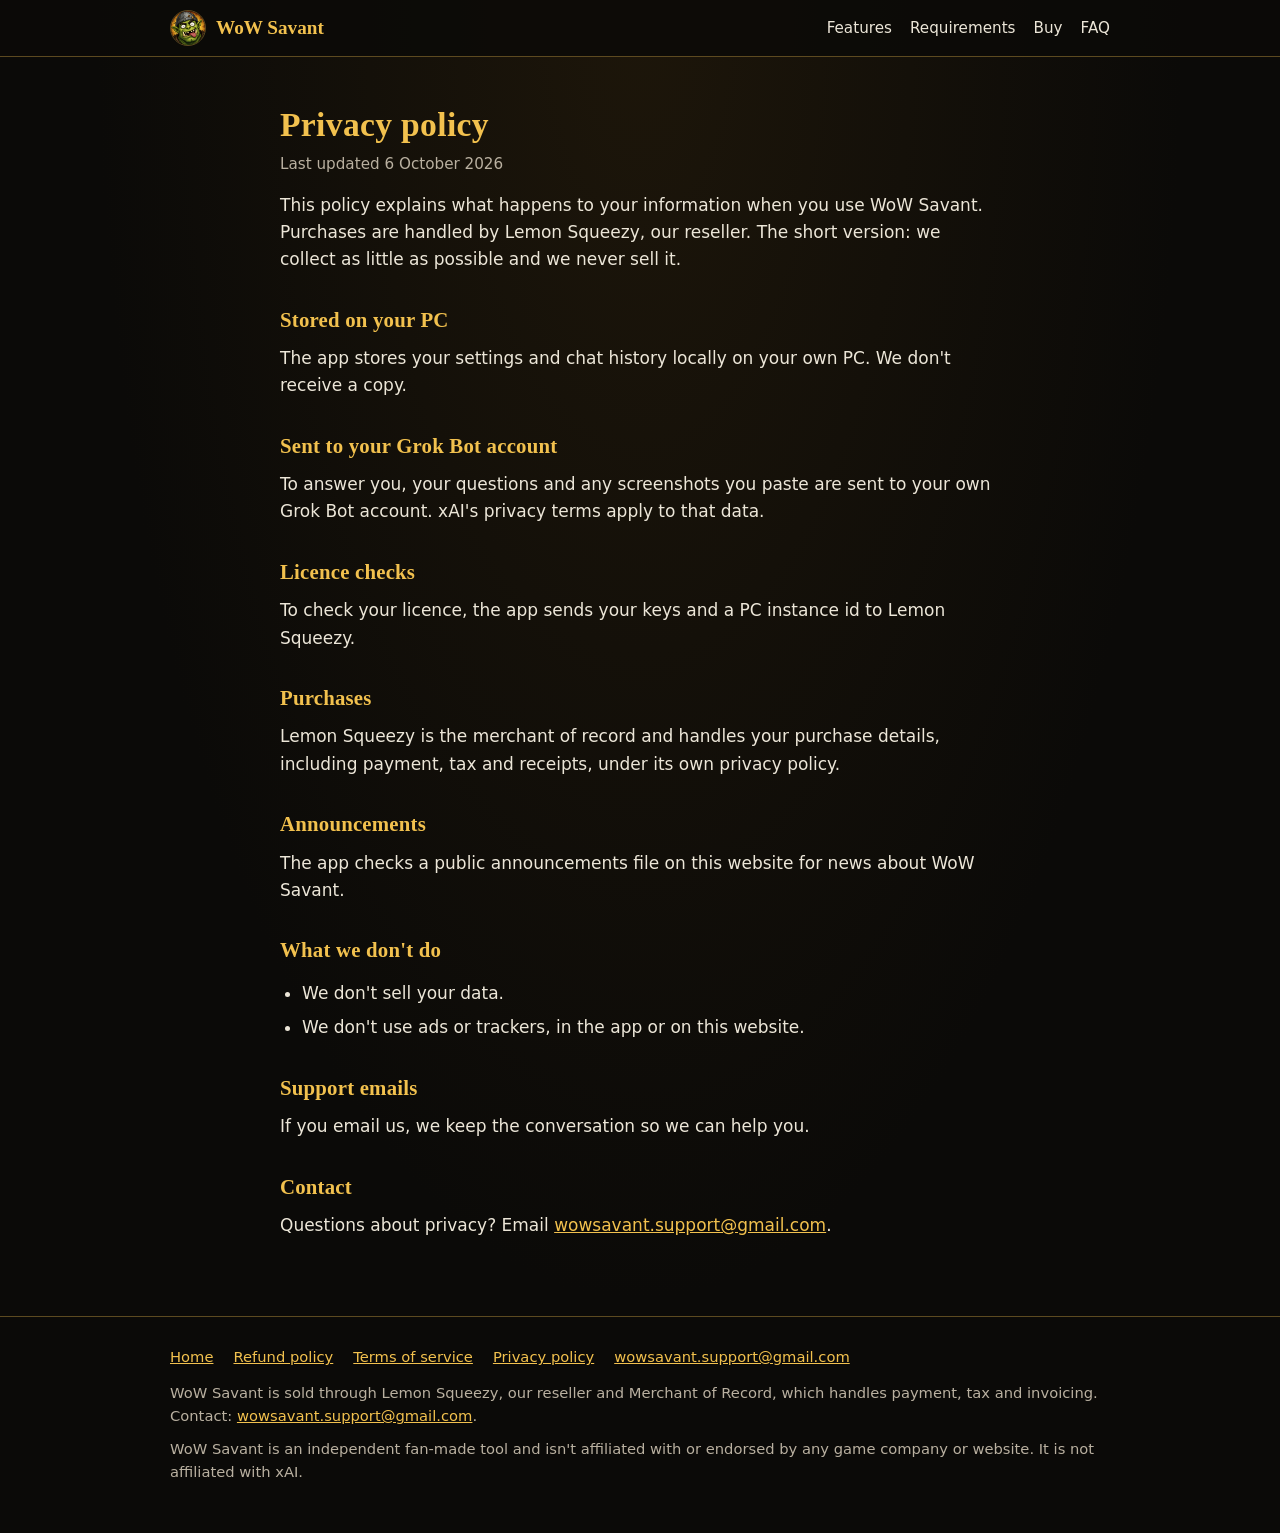
==== privacy.html @ 4eec600f "WoW Savant website" ====
<!DOCTYPE html>
<html lang="en">
<head>
  <meta charset="utf-8">
  <meta name="viewport" content="width=device-width, initial-scale=1">
  <title>Privacy policy – WoW Savant</title>
  <meta name="description" content="WoW Savant privacy policy.">
  <meta name="theme-color" content="#0b0a08">
  <link rel="icon" href="favicon.ico" sizes="any">
  <link rel="icon" type="image/png" sizes="32x32" href="assets/favicon-32.png">
  <link rel="apple-touch-icon" href="assets/apple-touch-icon.png">
  <link rel="stylesheet" href="style.css">
</head>
<body>
  <a class="skip" href="#main">Skip to content</a>
  <header class="site-header">
    <div class="wrap">
      <a class="brand" href="index.html"><img src="assets/orc.png" alt="" width="36" height="36">WoW Savant</a>
      <nav class="nav" aria-label="Main">
        <a href="index.html#features">Features</a>
        <a href="index.html#requirements">Requirements</a>
        <a href="index.html#buy">Buy</a>
        <a href="index.html#faq">FAQ</a>
      </nav>
    </div>
  </header>

  <main id="main" class="doc">
    <div class="wrap narrow">
      <h1>Privacy policy</h1>
      <p class="updated">Last updated 6 October 2026</p>
      <p>This policy explains what happens to your information when you use WoW Savant. Purchases are handled by Lemon Squeezy, our reseller. The short version: we collect as little as possible and we never sell it.</p>

      <h2>Stored on your PC</h2>
      <p>The app stores your settings and chat history locally on your own PC. We don't receive a copy.</p>

      <h2>Sent to your Grok Bot account</h2>
      <p>To answer you, your questions and any screenshots you paste are sent to your own Grok Bot account. xAI's privacy terms apply to that data.</p>

      <h2>Licence checks</h2>
      <p>To check your licence, the app sends your keys and a PC instance id to Lemon Squeezy.</p>

      <h2>Purchases</h2>
      <p>Lemon Squeezy is the merchant of record and handles your purchase details, including payment, tax and receipts, under its own privacy policy.</p>

      <h2>Announcements</h2>
      <p>The app checks a public announcements file on this website for news about WoW Savant.</p>

      <h2>What we don't do</h2>
      <ul>
        <li>We don't sell your data.</li>
        <li>We don't use ads or trackers, in the app or on this website.</li>
      </ul>

      <h2>Support emails</h2>
      <p>If you email us, we keep the conversation so we can help you.</p>

      <h2>Contact</h2>
      <p>Questions about privacy? Email <a href="mailto:wowsavant.support@gmail.com">wowsavant.support@gmail.com</a>.</p>
    </div>
  </main>

  <footer class="site-footer">
    <div class="wrap">
      <nav aria-label="Footer">
        <a href="index.html">Home</a>
        <a href="refund.html">Refund policy</a>
        <a href="terms.html">Terms of service</a>
        <a href="privacy.html">Privacy policy</a>
        <a href="mailto:wowsavant.support@gmail.com">wowsavant.support@gmail.com</a>
      </nav>
      <p>WoW Savant is sold through Lemon Squeezy, our reseller and Merchant of Record, which handles payment, tax and invoicing. Contact: <a href="mailto:wowsavant.support@gmail.com">wowsavant.support@gmail.com</a>.</p>
      <p>WoW Savant is an independent fan-made tool and isn't affiliated with or endorsed by any game company or website. It is not affiliated with xAI.</p>
    </div>
  </footer>
</body>
</html>
---- style.css ----
/* WoW Savant site - plain CSS, no build step */
:root {
  --bg: #0b0a08;
  --panel: #15120c;
  --panel-2: #1c170e;
  --gold: #f2c14e;
  --gold-dim: #b8913a;
  --border: rgba(242, 193, 78, 0.35);
  --text: #ece6d8;
  --muted: #b9b0a0;
  --green: #7bd88f;
  --warn-bg: #2a1f08;
  --radius: 10px;
}
* { box-sizing: border-box; }
html { -webkit-text-size-adjust: 100%; }
body {
  margin: 0;
  background: var(--bg);
  background-image: radial-gradient(ellipse at top, #1d160a 0%, var(--bg) 60%);
  background-repeat: no-repeat;
  color: var(--text);
  font-family: system-ui, -apple-system, "Segoe UI", Roboto, "Helvetica Neue", Arial, sans-serif;
  font-size: 17px;
  line-height: 1.6;
}
a { color: var(--gold); }
a:hover, a:focus { color: #ffd77a; }
a:focus-visible, .btn:focus-visible { outline: 2px solid var(--gold); outline-offset: 3px; }
img { max-width: 100%; height: auto; }
h1, h2, h3 {
  color: var(--gold);
  font-family: Georgia, "Times New Roman", serif;
  line-height: 1.25;
  letter-spacing: 0.01em;
}
h1 { font-size: 2.6rem; margin: 0.2em 0; }
h2 { font-size: 1.7rem; margin: 0 0 0.6em; }
h3 { font-size: 1.15rem; margin: 0 0 0.3em; }
p { margin: 0 0 1em; }
code {
  background: #000;
  border: 1px solid var(--border);
  border-radius: 4px;
  padding: 0.05em 0.35em;
  font-size: 0.92em;
  color: var(--green);
}

.wrap { max-width: 980px; margin: 0 auto; padding: 0 20px; }
.narrow { max-width: 760px; }

.skip { position: absolute; left: -999px; }
.skip:focus { left: 10px; top: 10px; background: var(--panel); padding: 6px 10px; z-index: 10; }

/* Header */
.site-header { border-bottom: 1px solid var(--border); background: rgba(11, 10, 8, 0.85); }
.site-header .wrap { display: flex; align-items: center; justify-content: space-between; gap: 12px; padding-top: 10px; padding-bottom: 10px; flex-wrap: wrap; }
.brand { display: flex; align-items: center; gap: 10px; color: var(--gold); text-decoration: none; font-family: Georgia, serif; font-weight: bold; font-size: 1.2rem; }
.brand img { width: 36px; height: 36px; border-radius: 50%; border: 1px solid var(--border); }
.nav { display: flex; gap: 18px; flex-wrap: wrap; font-size: 0.95rem; }
.nav a { color: var(--text); text-decoration: none; }
.nav a:hover { color: var(--gold); }

/* Hero */
.hero { padding: 56px 0 40px; text-align: center; }
.hero-icon { width: 180px; height: 180px; border-radius: 50%; border: 2px solid var(--gold-dim); box-shadow: 0 0 40px rgba(242, 193, 78, 0.18); }
.tagline { font-size: 1.35rem; color: var(--text); margin: 0 0 0.6em; font-weight: 600; }
.lead { max-width: 640px; margin: 0 auto 1.4em; color: var(--muted); }
.hero-actions { display: flex; gap: 12px; justify-content: center; flex-wrap: wrap; }

/* Buttons */
.btn {
  display: inline-block;
  padding: 12px 26px;
  border-radius: 8px;
  border: 1px solid var(--gold);
  font-weight: 700;
  text-decoration: none;
  font-size: 1.05rem;
}
.btn-primary { background: linear-gradient(#f6cf6a, #d9a536); color: #1a1205; }
.btn-primary:hover, .btn-primary:focus { background: linear-gradient(#ffdc80, #e6b443); color: #1a1205; }
.btn-ghost { background: transparent; color: var(--gold); }
.btn-ghost:hover { background: rgba(242, 193, 78, 0.08); }

/* Sections */
section { padding: 36px 0; }
.panel {
  background: var(--panel);
  border: 1px solid var(--border);
  border-radius: var(--radius);
  padding: 22px 24px;
}
.grid { display: grid; gap: 16px; grid-template-columns: repeat(auto-fit, minmax(260px, 1fr)); }
.grid .panel p:last-child { margin-bottom: 0; }

.steps { counter-reset: step; list-style: none; padding: 0; margin: 0; display: grid; gap: 16px; grid-template-columns: repeat(auto-fit, minmax(240px, 1fr)); }
.steps li { counter-increment: step; position: relative; padding-top: 52px; }
.steps li::before {
  content: counter(step);
  position: absolute; top: 18px; left: 24px;
  width: 30px; height: 30px; line-height: 28px; text-align: center;
  border: 1px solid var(--gold); border-radius: 50%;
  color: var(--gold); font-weight: bold; font-family: Georgia, serif;
}

.checks { list-style: none; padding: 0; margin: 0 0 1em; }
.checks li { padding-left: 1.5em; position: relative; margin-bottom: 0.35em; }
.checks li::before { content: "\2713"; position: absolute; left: 0; color: var(--green); }
.crosses li::before { content: "\2715"; color: #ff9b9b; }

.notice {
  background: var(--warn-bg);
  border: 1px solid var(--gold);
  border-left: 5px solid var(--gold);
  border-radius: var(--radius);
  padding: 16px 20px;
  margin: 0 0 1.2em;
}
.notice strong { color: var(--gold); }
.notice p:last-child { margin-bottom: 0; }

/* Buy */
.buy { text-align: center; }
.price { font-size: 2.2rem; font-family: Georgia, serif; color: var(--gold); margin: 0.2em 0 0.4em; font-weight: bold; }
.small { font-size: 0.9rem; color: var(--muted); }

/* FAQ */
.faq details {
  background: var(--panel);
  border: 1px solid var(--border);
  border-radius: var(--radius);
  padding: 14px 18px;
  margin-bottom: 10px;
}
.faq summary { cursor: pointer; font-weight: 700; color: var(--text); }
.faq summary:hover { color: var(--gold); }
.faq details[open] summary { color: var(--gold); margin-bottom: 8px; }
.faq details p:last-child { margin-bottom: 0; }

/* Policy pages */
.doc { padding: 40px 0 20px; }
.doc h1 { font-size: 2.1rem; }
.doc h2 { font-size: 1.3rem; margin-top: 1.6em; }
.doc ul { padding-left: 1.3em; }
.doc li { margin-bottom: 0.4em; }
.updated { color: var(--muted); font-size: 0.95rem; }

/* Footer */
.site-footer { border-top: 1px solid var(--border); margin-top: 40px; padding: 28px 0 40px; color: var(--muted); font-size: 0.92rem; }
.site-footer nav { display: flex; flex-wrap: wrap; gap: 8px 20px; margin-bottom: 12px; }
.site-footer p { margin: 0 0 0.6em; }

@media (max-width: 600px) {
  body { font-size: 16px; }
  h1 { font-size: 2rem; }
  h2 { font-size: 1.45rem; }
  .hero { padding-top: 36px; }
  .hero-icon { width: 140px; height: 140px; }
  .panel { padding: 18px; }
  .nav { gap: 6px 12px; font-size: 0.88rem; justify-content: center; }
  .site-header .wrap { justify-content: center; }
}

/* v2 additions: hero eyebrow, category cards, section intros */
.eyebrow { color: var(--gold); font-family: Georgia, serif; font-weight: bold; font-size: 1.1rem; letter-spacing: 0.12em; text-transform: uppercase; margin: 14px 0 0; }
.hero h1 { font-size: 3rem; max-width: 820px; margin: 0.15em auto 0.25em; }
.hero .tagline { font-size: 1.5rem; color: var(--gold); font-family: Georgia, serif; font-style: italic; }
.section-intro { color: var(--muted); max-width: 680px; margin: -0.2em 0 1.4em; font-size: 1.05rem; }
.cat .example { margin: 0.6em 0 0; color: var(--green); font-style: italic; font-size: 0.95rem; }
.cat h3 { margin-bottom: 0.25em; }
.cat p { margin-bottom: 0; }
.big-claim { text-align: center; font-family: Georgia, serif; color: var(--text); font-size: 1.25rem; margin: 1.4em auto 0; max-width: 700px; }
.big-claim strong { color: var(--gold); }
@media (max-width: 600px) {
  .hero h1 { font-size: 2.05rem; }
  .hero .tagline { font-size: 1.25rem; }
}

/* v3: price block and buy gate */
.price-block { margin: 0.6em 0 1em; }
.price-block .price { font-size: 3.6rem; line-height: 1; margin: 0; }
.price-unit { font-size: 1.1rem; color: var(--muted); font-family: system-ui, sans-serif; font-weight: 600; vertical-align: super; }
.price-sub { font-size: 1.3rem; margin: 0.35em 0 0.1em; color: var(--text); }
.price-sub strong { color: var(--gold); white-space: nowrap; }
.price-note { color: var(--green); font-weight: 600; margin: 0; }
.req-mini { margin: 0.6em 0 0.4em; padding-left: 1.2em; }
.req-mini li { margin-bottom: 0.2em; }
.gate {
  display: flex; gap: 12px; align-items: flex-start; text-align: left;
  background: var(--panel-2); border: 1px solid var(--border); border-radius: 8px;
  padding: 14px 16px; margin: 0 0 16px; cursor: pointer; font-weight: 600;
}
.gate input { width: 22px; height: 22px; margin: 2px 0 0; flex: 0 0 auto; accent-color: var(--gold); cursor: pointer; }
.btn-buy { font-size: 1.2rem; padding: 14px 36px; }
.btn.is-disabled {
  background: #3a3322; color: #8a8068; border-color: #5a4d2c;
  cursor: not-allowed; pointer-events: none; box-shadow: none;
}
.gate-hint { margin: 10px 0 0; }
@media (max-width: 600px) {
  .price-block .price { font-size: 3rem; }
}

/* v4: two-step buy buttons */
.both-note { margin: 0 0 14px; }
.both-note strong { color: var(--gold); }
.buy-steps { display: flex; flex-direction: column; gap: 12px; align-items: stretch; max-width: 460px; margin: 0 auto; }
.buy-steps .btn { display: flex; align-items: center; justify-content: center; gap: 10px; flex-wrap: wrap; padding: 14px 20px; font-size: 1.1rem; }
.step-num { font-size: 0.78rem; text-transform: uppercase; letter-spacing: 0.08em; background: rgba(26, 18, 5, 0.18); border: 1px solid rgba(26, 18, 5, 0.4); border-radius: 4px; padding: 2px 7px; }
.btn-sub { font-weight: 600; font-size: 0.92rem; opacity: 0.85; }
.btn.is-disabled .step-num { border-color: #5a4d2c; background: transparent; }
@media (max-width: 600px) {
  .buy-steps .btn { gap: 4px 10px; }
  .buy-steps .btn-sub { flex-basis: 100%; }
}

/* v5: hero fact strip */
.hero-facts {
  list-style: none; padding: 0; margin: 26px auto 0; max-width: 900px;
  display: grid; gap: 12px; grid-template-columns: repeat(auto-fit, minmax(240px, 1fr));
}
.hero-facts li {
  background: var(--panel); border: 1px solid var(--border); border-radius: var(--radius);
  padding: 12px 16px; text-align: center;
}
.hero-facts strong { display: block; color: var(--gold); font-family: Georgia, serif; font-size: 1.12rem; margin-bottom: 2px; }
.hero-facts span { color: var(--muted); font-size: 0.92rem; }
.hero-req { margin: 12px 0 0; }
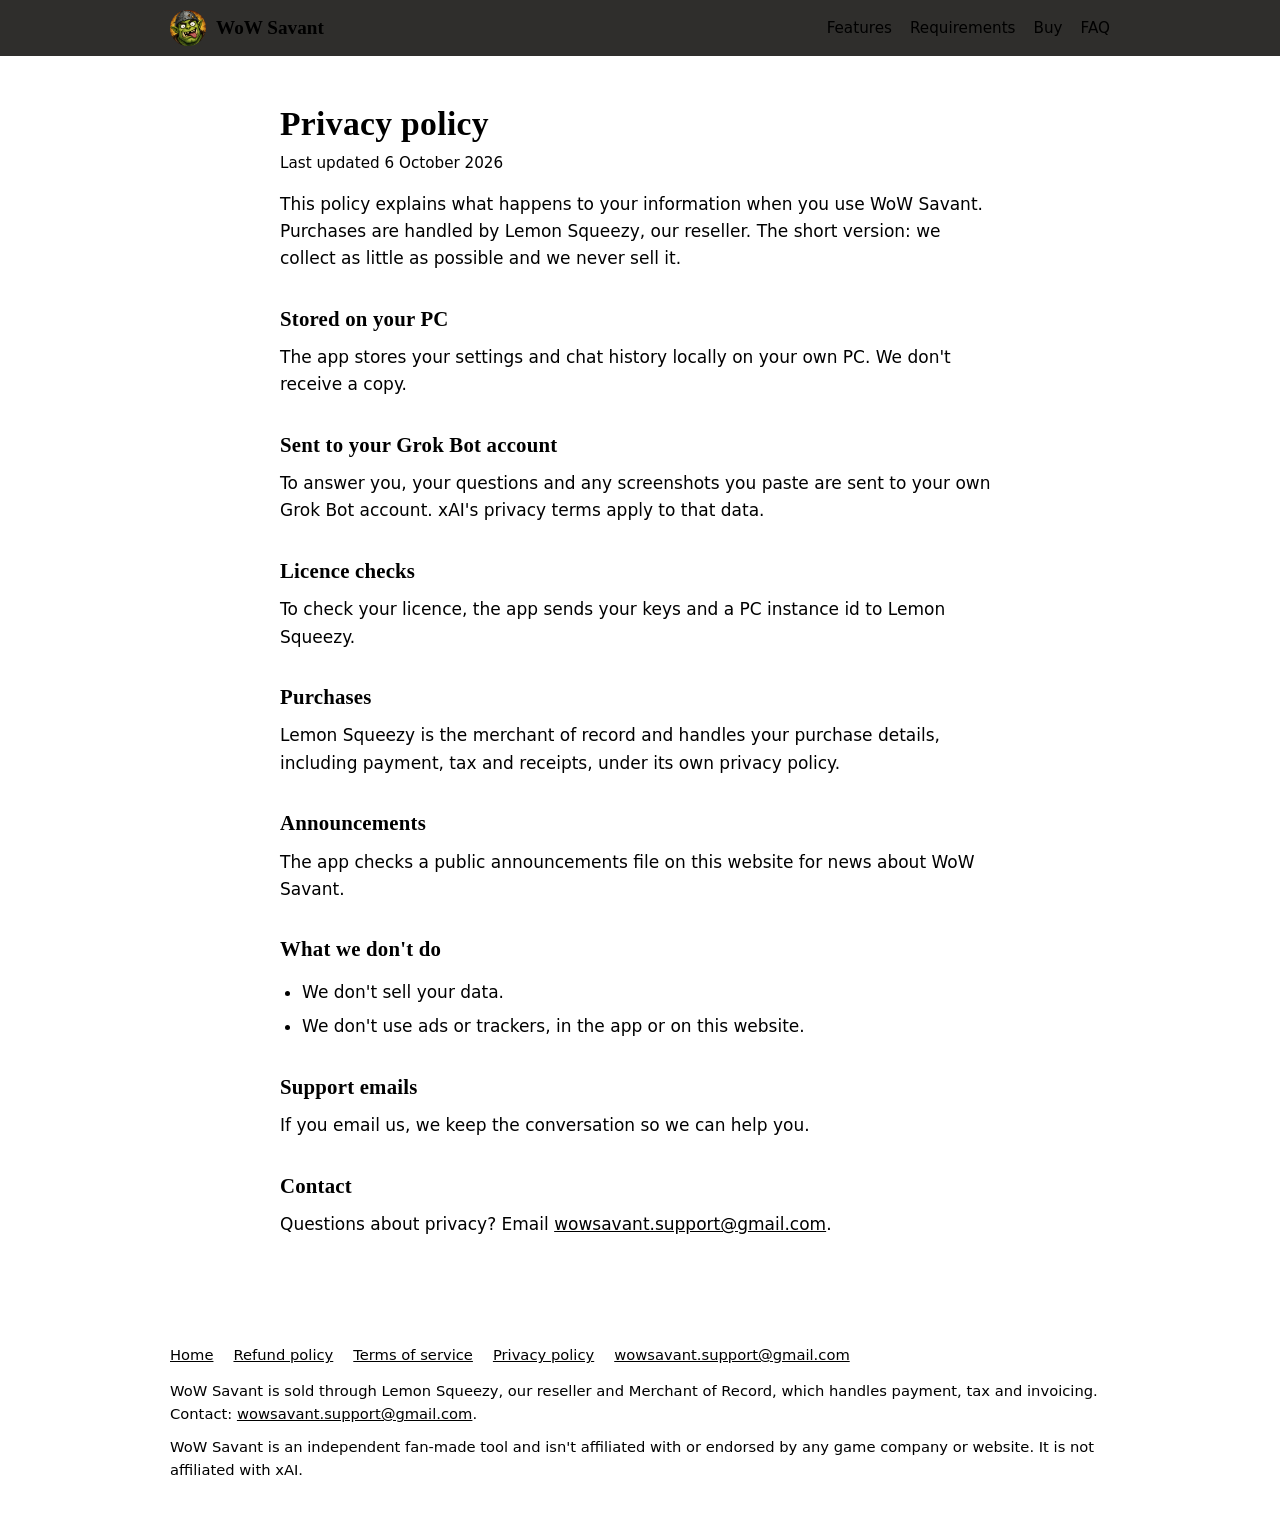
==== commit c2eac512: "Cache-bust style.css (?v=20261006b); explicit Georgia stack for hero title" ====
--- a/privacy.html
+++ b/privacy.html
@@ -9,7 +9,7 @@
   <link rel="icon" href="favicon.ico" sizes="any">
   <link rel="icon" type="image/png" sizes="32x32" href="assets/favicon-32.png">
   <link rel="apple-touch-icon" href="assets/apple-touch-icon.png">
-  <link rel="stylesheet" href="style.css">
+  <link rel="stylesheet" href="style.css?v=20261006b">
 </head>
 <body>
   <a class="skip" href="#main">Skip to content</a>
--- a/style.css
+++ b/style.css
@@ -1,4 +1,9 @@
-/* WoW Savant site - plain CSS, no build step */
+/* WoW Savant site - plain CSS, no build step.
+   CACHE-BUSTING: every page links this file as style.css?v=YYYYMMDDx (currently v=20261006b).
+   Whenever you change this file, bump that v= value in ALL FOUR pages
+   (index.html, privacy.html, terms.html, refund.html), e.g.:
+     sed -i 's/style.css?v=[0-9a-z]*/style.css?v=NEWVALUE/' *.html
+   so browsers fetch the new CSS instead of a stale cached copy. */
 :root {
   --bg: #0b0a08;
   --panel: #15120c;
@@ -165,7 +170,6 @@
 
 /* v2 additions: hero eyebrow, category cards, section intros */
 .eyebrow { color: var(--gold); font-family: Georgia, serif; font-weight: bold; font-size: 1.1rem; letter-spacing: 0.12em; text-transform: uppercase; margin: 14px 0 0; }
-.hero h1 { font-size: 3rem; max-width: 820px; margin: 0.15em auto 0.25em; }
 .hero .tagline { font-size: 1.5rem; color: var(--gold); font-family: Georgia, serif; font-style: italic; }
 .section-intro { color: var(--muted); max-width: 680px; margin: -0.2em 0 1.4em; font-size: 1.05rem; }
 .cat .example { margin: 0.6em 0 0; color: var(--green); font-style: italic; font-size: 0.95rem; }
@@ -174,7 +178,6 @@
 .big-claim { text-align: center; font-family: Georgia, serif; color: var(--text); font-size: 1.25rem; margin: 1.4em auto 0; max-width: 700px; }
 .big-claim strong { color: var(--gold); }
 @media (max-width: 600px) {
-  .hero h1 { font-size: 2.05rem; }
   .hero .tagline { font-size: 1.25rem; }
 }
 
@@ -228,3 +231,36 @@
 .hero-facts strong { display: block; color: var(--gold); font-family: Georgia, serif; font-size: 1.12rem; margin-bottom: 2px; }
 .hero-facts span { color: var(--muted); font-size: 0.92rem; }
 .hero-req { margin: 12px 0 0; }
+
+/* v6: brand-first hero */
+.hero { padding-top: 44px; }
+.hero-icon { width: 150px; height: 150px; }
+.brand-title {
+  /* Georgia ships with Windows/macOS; Gelasio is its metric clone on Linux (what the review screenshots used). */
+  font-family: Georgia, Gelasio, "Times New Roman", Times, serif;
+  font-weight: 700;
+  font-size: clamp(3rem, 10.5vw, 5.5rem);
+  line-height: 1.02;
+  letter-spacing: 0.015em;
+  margin: 0.18em 0 0.12em;
+  color: var(--gold);
+  background: linear-gradient(180deg, #fff1c2 0%, #f6cf62 42%, #e2a93a 72%, #b9832a 100%);
+  -webkit-background-clip: text;
+  background-clip: text;
+  -webkit-text-fill-color: transparent;
+  filter: drop-shadow(0 2px 0 rgba(60, 38, 8, 0.9)) drop-shadow(0 0 22px rgba(242, 193, 78, 0.35));
+}
+.hero .tagline { font-size: clamp(1.25rem, 2.6vw, 1.6rem); margin: 0 0 0.9em; }
+.hero-headline {
+  font-family: Georgia, "Times New Roman", serif;
+  font-size: clamp(1.15rem, 2.4vw, 1.5rem);
+  color: var(--text);
+  font-weight: 600;
+  max-width: 720px;
+  margin: 0 auto 0.6em;
+  line-height: 1.35;
+}
+@media (max-width: 600px) {
+  .hero { padding-top: 30px; }
+  .hero-icon { width: 120px; height: 120px; }
+}
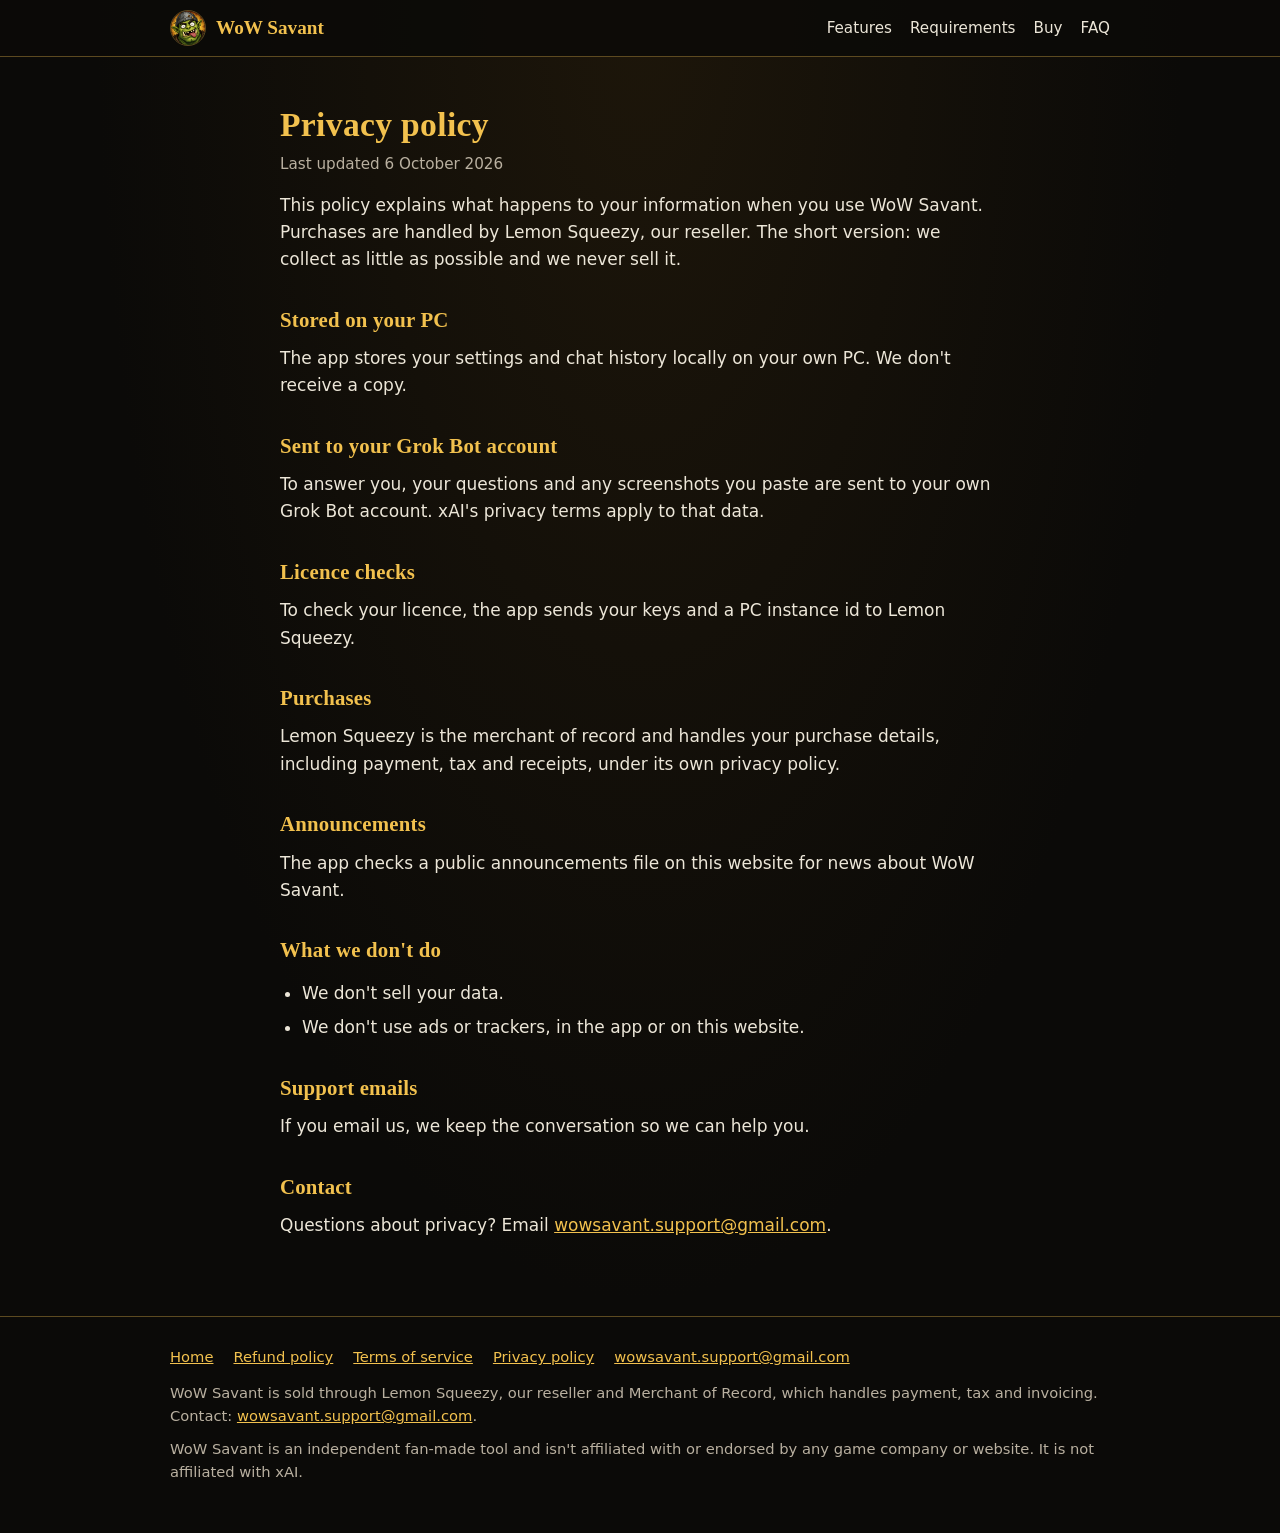
==== commit 149bf7ee: "Fix broken CSS: header comment closed early; bump style.css?v=20261006c" ====
--- a/privacy.html
+++ b/privacy.html
@@ -9,7 +9,7 @@
   <link rel="icon" href="favicon.ico" sizes="any">
   <link rel="icon" type="image/png" sizes="32x32" href="assets/favicon-32.png">
   <link rel="apple-touch-icon" href="assets/apple-touch-icon.png">
-  <link rel="stylesheet" href="style.css?v=20261006b">
+  <link rel="stylesheet" href="style.css?v=20261006c">
 </head>
 <body>
   <a class="skip" href="#main">Skip to content</a>
--- a/style.css
+++ b/style.css
@@ -1,9 +1,9 @@
 /* WoW Savant site - plain CSS, no build step.
-   CACHE-BUSTING: every page links this file as style.css?v=YYYYMMDDx (currently v=20261006b).
+   CACHE-BUSTING: every page links this file as style.css?v=YYYYMMDDx (currently v=20261006c).
    Whenever you change this file, bump that v= value in ALL FOUR pages
-   (index.html, privacy.html, terms.html, refund.html), e.g.:
-     sed -i 's/style.css?v=[0-9a-z]*/style.css?v=NEWVALUE/' *.html
-   so browsers fetch the new CSS instead of a stale cached copy. */
+   (index.html, privacy.html, terms.html, refund.html) so browsers fetch
+   the new CSS instead of a stale cached copy.
+   NOTE: never put a star followed by a slash inside this comment - it ends the comment early. */
 :root {
   --bg: #0b0a08;
   --panel: #15120c;
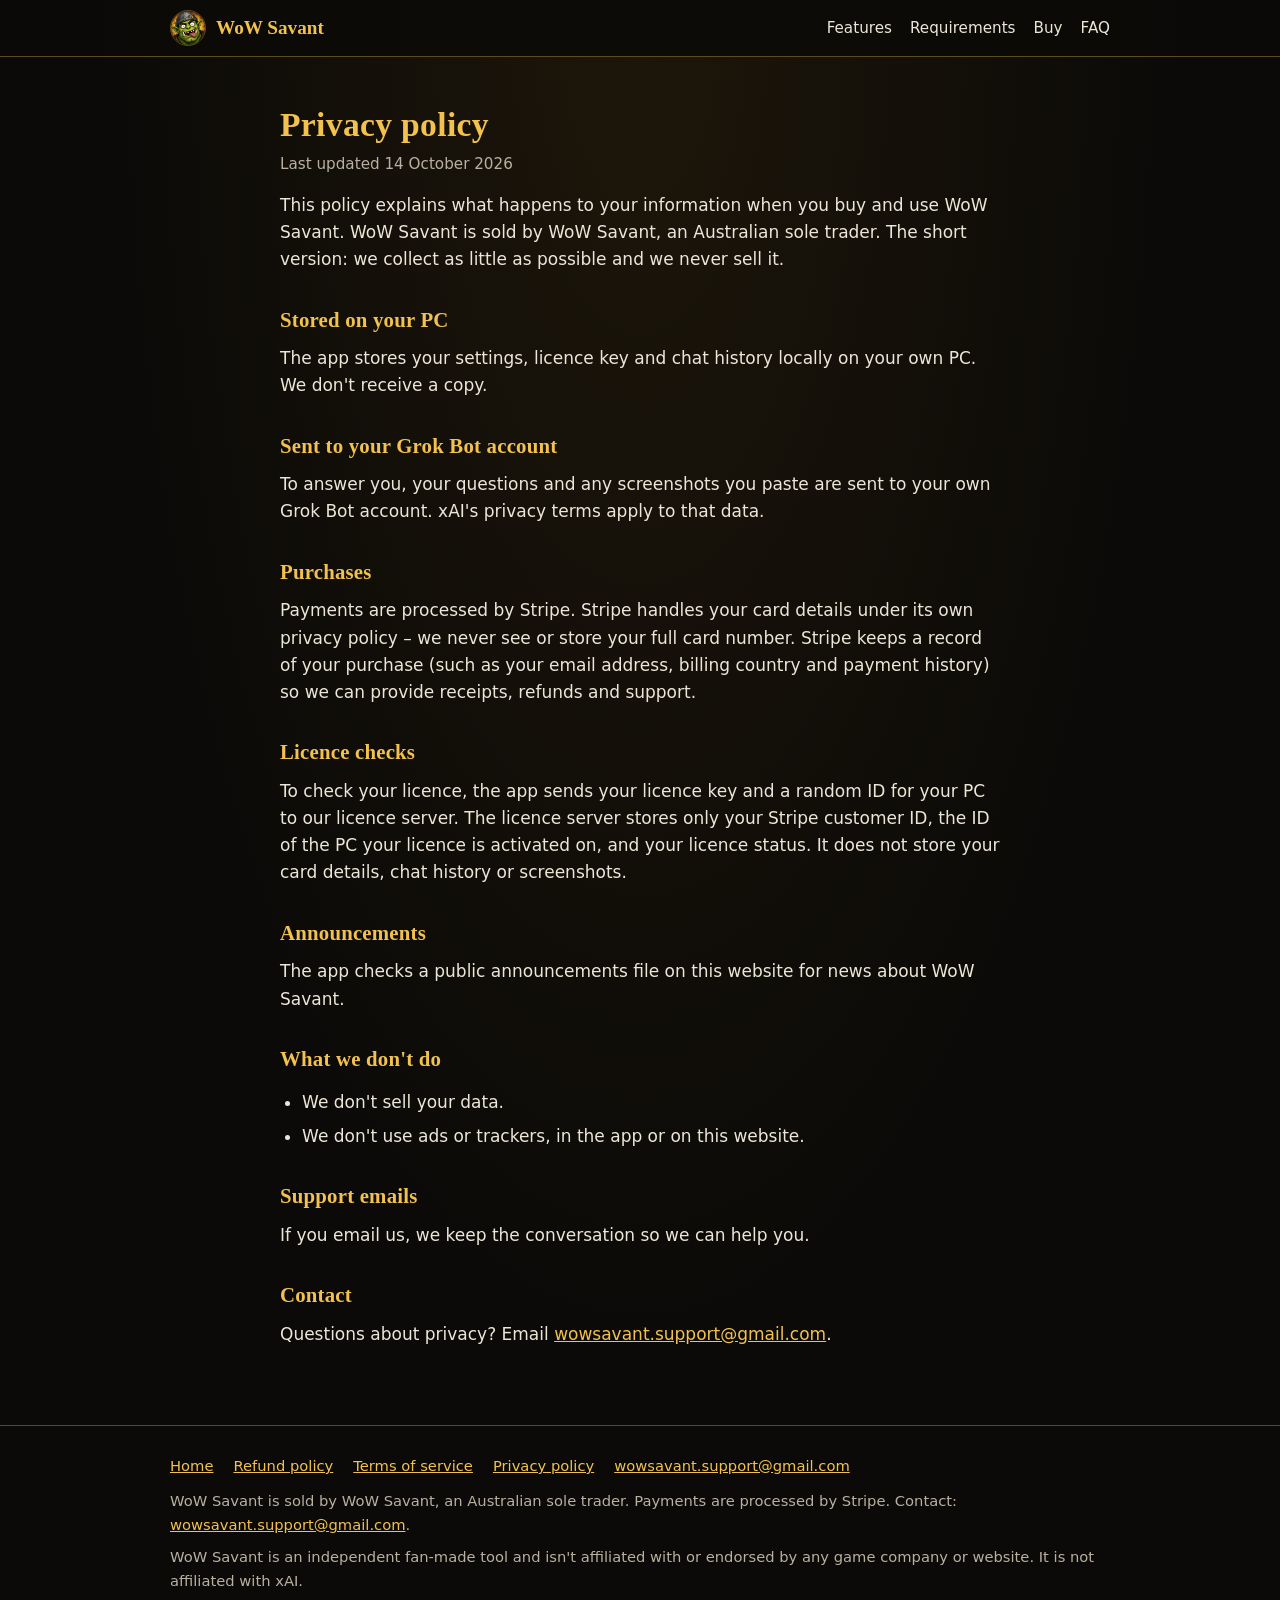
==== commit eea6e809: "Stripe: legal pages for sole trader + Stripe, $20 + $3/mo; remove game/publisher names" ====
--- a/privacy.html
+++ b/privacy.html
@@ -9,7 +9,7 @@
   <link rel="icon" href="favicon.ico" sizes="any">
   <link rel="icon" type="image/png" sizes="32x32" href="assets/favicon-32.png">
   <link rel="apple-touch-icon" href="assets/apple-touch-icon.png">
-  <link rel="stylesheet" href="style.css?v=20261006c">
+  <link rel="stylesheet" href="style.css?v=20261007a">
 </head>
 <body>
   <a class="skip" href="#main">Skip to content</a>
@@ -28,20 +28,20 @@
   <main id="main" class="doc">
     <div class="wrap narrow">
       <h1>Privacy policy</h1>
-      <p class="updated">Last updated 6 October 2026</p>
-      <p>This policy explains what happens to your information when you use WoW Savant. Purchases are handled by Lemon Squeezy, our reseller. The short version: we collect as little as possible and we never sell it.</p>
+      <p class="updated">Last updated 14 October 2026</p>
+      <p>This policy explains what happens to your information when you buy and use WoW Savant. WoW Savant is sold by WoW Savant, an Australian sole trader. The short version: we collect as little as possible and we never sell it.</p>
 
       <h2>Stored on your PC</h2>
-      <p>The app stores your settings and chat history locally on your own PC. We don't receive a copy.</p>
+      <p>The app stores your settings, licence key and chat history locally on your own PC. We don't receive a copy.</p>
 
       <h2>Sent to your Grok Bot account</h2>
       <p>To answer you, your questions and any screenshots you paste are sent to your own Grok Bot account. xAI's privacy terms apply to that data.</p>
 
+      <h2>Purchases</h2>
+      <p>Payments are processed by Stripe. Stripe handles your card details under its own privacy policy – we never see or store your full card number. Stripe keeps a record of your purchase (such as your email address, billing country and payment history) so we can provide receipts, refunds and support.</p>
+
       <h2>Licence checks</h2>
-      <p>To check your licence, the app sends your keys and a PC instance id to Lemon Squeezy.</p>
-
-      <h2>Purchases</h2>
-      <p>Lemon Squeezy is the merchant of record and handles your purchase details, including payment, tax and receipts, under its own privacy policy.</p>
+      <p>To check your licence, the app sends your licence key and a random ID for your PC to our licence server. The licence server stores only your Stripe customer ID, the ID of the PC your licence is activated on, and your licence status. It does not store your card details, chat history or screenshots.</p>
 
       <h2>Announcements</h2>
       <p>The app checks a public announcements file on this website for news about WoW Savant.</p>
@@ -69,7 +69,7 @@
         <a href="privacy.html">Privacy policy</a>
         <a href="mailto:wowsavant.support@gmail.com">wowsavant.support@gmail.com</a>
       </nav>
-      <p>WoW Savant is sold through Lemon Squeezy, our reseller and Merchant of Record, which handles payment, tax and invoicing. Contact: <a href="mailto:wowsavant.support@gmail.com">wowsavant.support@gmail.com</a>.</p>
+      <p>WoW Savant is sold by WoW Savant, an Australian sole trader. Payments are processed by Stripe. Contact: <a href="mailto:wowsavant.support@gmail.com">wowsavant.support@gmail.com</a>.</p>
       <p>WoW Savant is an independent fan-made tool and isn't affiliated with or endorsed by any game company or website. It is not affiliated with xAI.</p>
     </div>
   </footer>
--- a/style.css
+++ b/style.css
@@ -1,5 +1,5 @@
 /* WoW Savant site - plain CSS, no build step.
-   CACHE-BUSTING: every page links this file as style.css?v=YYYYMMDDx (currently v=20261006c).
+   CACHE-BUSTING: every page links this file as style.css?v=YYYYMMDDx (currently v=20261007a).
    Whenever you change this file, bump that v= value in ALL FOUR pages
    (index.html, privacy.html, terms.html, refund.html) so browsers fetch
    the new CSS instead of a stale cached copy.
@@ -264,3 +264,95 @@
   .hero { padding-top: 30px; }
   .hero-icon { width: 120px; height: 120px; }
 }
+
+/* v7: "You need Grok Bot" plan notice in the buy box */
+.sr-only {
+  position: absolute; width: 1px; height: 1px; padding: 0; margin: -1px;
+  overflow: hidden; clip: rect(0, 0, 0, 0); white-space: nowrap; border: 0;
+}
+.grokbot-notice {
+  position: relative;
+  text-align: left;
+  margin: 26px 0 18px;
+  padding: 30px 26px 20px;
+  border-radius: 14px;
+  border: 1px solid rgba(242, 193, 78, 0.75);
+  background:
+    radial-gradient(120% 90% at 0% 0%, rgba(242, 193, 78, 0.16) 0%, rgba(242, 193, 78, 0) 55%),
+    linear-gradient(180deg, #2a1f0b 0%, #17120a 100%);
+  box-shadow:
+    0 0 0 1px rgba(0, 0, 0, 0.6),
+    0 0 34px rgba(242, 193, 78, 0.16),
+    inset 0 1px 0 rgba(255, 241, 194, 0.18);
+}
+.grokbot-ribbon {
+  position: absolute; top: -13px; left: 22px; margin: 0;
+  padding: 3px 12px;
+  font-size: 0.74rem; font-weight: 800; letter-spacing: 0.12em; text-transform: uppercase;
+  color: #1a1205;
+  background: linear-gradient(#f6cf6a, #d9a536);
+  border: 1px solid #fff1c2;
+  border-radius: 999px;
+  box-shadow: 0 2px 10px rgba(0, 0, 0, 0.5);
+}
+.grokbot-head { display: flex; align-items: center; gap: 12px; margin: 0 0 10px; }
+.grokbot-icon { width: 42px; height: 48px; flex: 0 0 auto; filter: drop-shadow(0 0 10px rgba(242, 193, 78, 0.45)); }
+.grokbot-head h3 {
+  margin: 0;
+  font-family: Georgia, Gelasio, "Times New Roman", serif;
+  font-size: clamp(1.5rem, 4.2vw, 1.9rem);
+  line-height: 1.1;
+  background: linear-gradient(180deg, #fff1c2 0%, #f6cf62 45%, #d9a536 100%);
+  -webkit-background-clip: text;
+  background-clip: text;
+  -webkit-text-fill-color: transparent;
+  filter: drop-shadow(0 1px 0 rgba(60, 38, 8, 0.9));
+}
+.grokbot-body { margin: 0 0 18px; font-size: 1.02rem; }
+.grokbot-body strong { color: var(--gold); white-space: nowrap; }
+.grokbot-no {
+  display: block; margin-top: 10px; padding: 8px 12px 8px 36px; position: relative;
+  background: rgba(255, 120, 110, 0.07); border: 1px solid rgba(255, 155, 155, 0.35); border-radius: 8px;
+  color: #ffd2cc; font-weight: 600; font-size: 0.95rem;
+}
+.grokbot-no::before {
+  content: "\2715"; position: absolute; left: 13px; top: 8px; color: #ff9b9b; font-weight: 800;
+}
+.grokbot-shots { margin: 0 0 16px; }
+.grokbot-shot-row {
+  display: flex; gap: 18px; justify-content: center; align-items: flex-start;
+}
+.grokbot-shot-row img {
+  display: block;
+  width: calc(50% - 9px); max-width: 300px; height: auto;
+  border-radius: 20px;
+  background: #f5f4f2;
+  box-shadow:
+    0 0 0 1px rgba(242, 193, 78, 0.55),
+    0 0 0 5px rgba(242, 193, 78, 0.10),
+    0 14px 30px rgba(0, 0, 0, 0.55);
+  -webkit-mask-image: linear-gradient(180deg, #000 87%, transparent 100%);
+  mask-image: linear-gradient(180deg, #000 87%, transparent 100%);
+}
+.grokbot-shots figcaption {
+  margin-top: 12px; text-align: center;
+  font-family: Georgia, Gelasio, serif; font-style: italic; font-size: 1.08rem; color: var(--gold);
+}
+.grokbot-links { display: flex; flex-wrap: wrap; gap: 10px; justify-content: center; margin: 0 0 12px; }
+.btn-sm { padding: 8px 16px; font-size: 0.95rem; }
+.btn .ext { margin-left: 6px; font-weight: 800; }
+.grokbot-source { margin: 0; text-align: center; font-size: 0.8rem; color: var(--muted); }
+@media (max-width: 600px) {
+  .grokbot-notice { padding: 28px 16px 16px; margin-top: 22px; }
+  .grokbot-ribbon { left: 14px; }
+  .grokbot-icon { width: 34px; height: 39px; }
+  .grokbot-head { gap: 10px; }
+  .grokbot-head h3 { font-size: clamp(1.1rem, 5.6vw, 1.38rem); white-space: nowrap; }
+  .grokbot-body strong { white-space: normal; }
+  .grokbot-shot-row { flex-direction: column; align-items: center; gap: 16px; }
+  .grokbot-shot-row img { width: 100%; max-width: 280px; }
+  .grokbot-links .btn { flex: 1 1 100%; text-align: center; }
+}
+@media (max-width: 340px) {
+  .grokbot-head h3 { white-space: normal; }
+}
